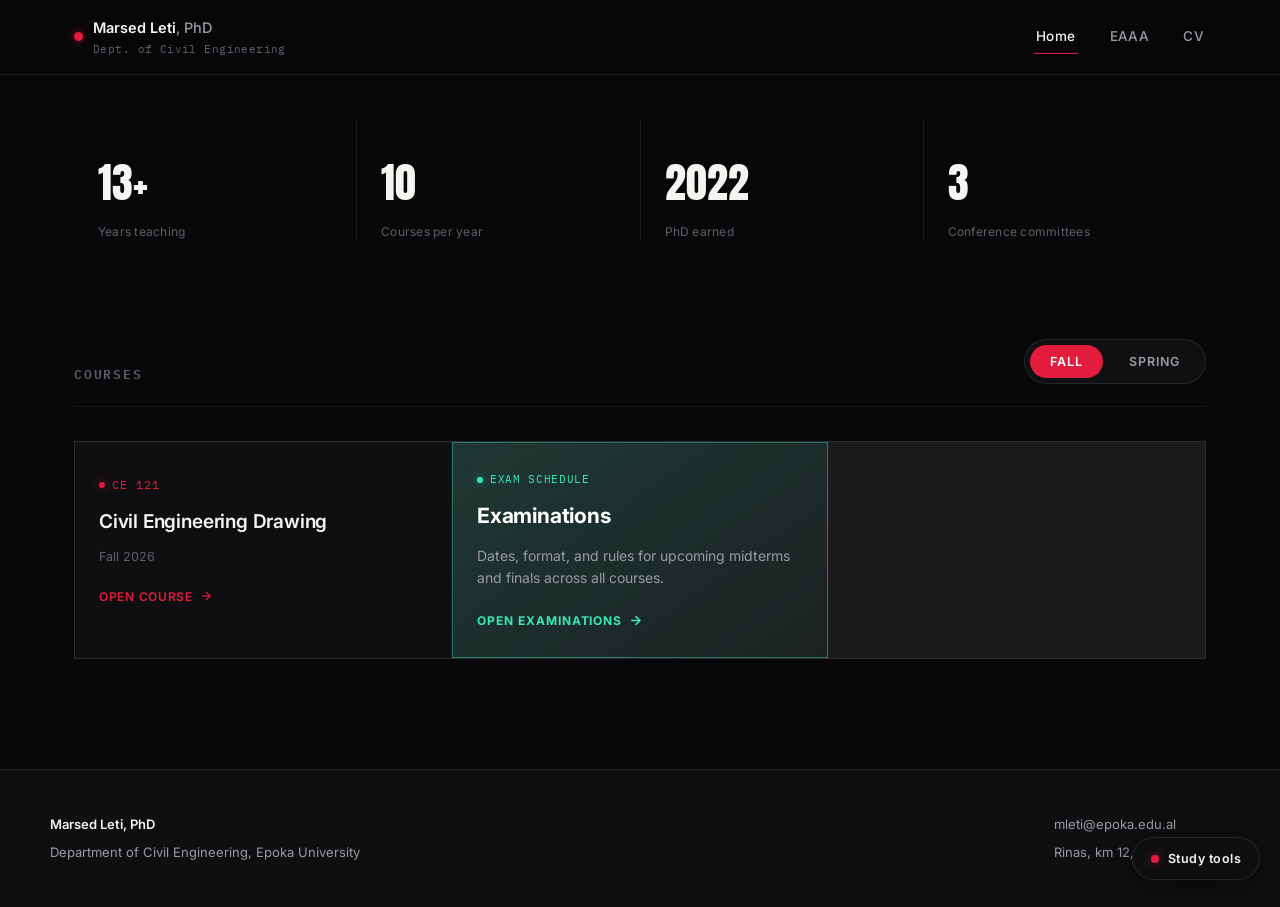
==== academic/index.html @ e0b58f1a "Add files via upload" ====
<!DOCTYPE html>
<html lang="en">
<head>
<meta charset="UTF-8">
<meta name="viewport" content="width=device-width, initial-scale=1.0">
<title>Marsed Leti — Civil Engineering</title>
<link rel="stylesheet" href="assets/style.css">
</head>
<body>

<div id="progress"></div>

<nav class="site-nav">
  <div class="nav-inner">
    <a href="index.html" class="brand">
      <span class="brand-mark"></span>
      <span>Marsed Leti<span class="phd">, PhD</span><small>Dept. of Civil Engineering</small></span>
    </a>
    <div class="nav-links" id="navLinks">
      <a href="index.html" class="active">Home</a>
      <a href="https://sites.google.com/view/etriplea/home" target="_blank" rel="noopener">EAAA</a>
      <a href="cv.html">CV</a>
    </div>
    <button class="nav-toggle" id="navToggle" aria-label="Open menu" aria-expanded="false"></button>
  </div>
  <div class="mobile-menu" id="mobileMenu">
      <a href="index.html">Home</a>
      <a href="https://sites.google.com/view/etriplea/home" target="_blank" rel="noopener">EAAA</a>
      <a href="cv.html">CV</a>
  </div>
</nav>

<main>

  <div class="stat-row reveal first">
    <div class="stat">
      <div class="num display" data-count="13" data-suffix="+">0+</div>
      <div class="label">Years teaching</div>
    </div>
    <div class="stat">
      <div class="num display" data-count="10" data-suffix="">0</div>
      <div class="label">Courses per year</div>
    </div>
    <div class="stat">
      <div class="num display" data-count="2022" data-suffix="">0</div>
      <div class="label">PhD earned</div>
    </div>
    <div class="stat">
      <div class="num display" data-count="3" data-suffix="">0</div>
      <div class="label">Conference committees</div>
    </div>
  </div>

  <section class="section reveal" id="courses-section">
    <div class="section-head">
      <h2>Courses</h2>
      <div>
        <div class="term-toggle" id="termToggle">
          <button data-term="fall">Fall</button>
          <button data-term="spring">Spring</button>
        </div>
      </div>
    </div>

    <div class="course-grid" id="courseGrid">
      <a href="examination.html" class="exam-card">
        <span class="cat-dot"><span class="d"></span>Exam Schedule</span>
        <h3>Examinations</h3>
        <div class="desc">Dates, format, and rules for upcoming midterms and finals across all courses.</div>
        <div class="go">Open examinations <svg width="15" height="15" viewBox="0 0 24 24" fill="none" stroke="currentColor" stroke-width="2.4"><line x1="5" y1="12" x2="19" y2="12"/><polyline points="12 5 19 12 12 19"/></svg></div>
      </a>
    </div>
  </section>

</main>

<footer>
  <div class="footer-inner">
    <div>
      <div class="fbrand">Marsed Leti, PhD</div>
      <div>Department of Civil Engineering, Epoka University</div>
    </div>
    <div>
      <div><a href="mailto:mleti@epoka.edu.al">mleti@epoka.edu.al</a></div>
      <div style="margin-top:8px;">Rinas, km 12, Tiranë, Albania</div>
    </div>
  </div>
</footer>

<script src="assets/nav.js"></script>
<script src="assets/courses.js"></script>
<script src="assets/course-render.js"></script>
<script src="assets/home.js"></script>
<script src="assets/study-widget.js"></script>
</body>
</html>
---- academic/assets/style.css ----
@import url('https://fonts.googleapis.com/css2?family=Anton&family=Inter:wght@400;500;600&family=IBM+Plex+Mono:wght@400;500&display=swap');

:root{
  --void:#08080A;
  --panel:#0F0F12;
  --glass:rgba(255,255,255,0.035);
  --glass-border:rgba(255,255,255,0.09);
  --line:rgba(255,255,255,0.08);
  --white:#F5F4F1;
  --gray:#9A9AA0;
  --gray-dim:#5F5F66;
  --red:#E31C3D;
  --red-glow:rgba(227,28,61,0.55);
  --gold:#E8B33D;
  --gold-glow:rgba(232,179,61,0.45);
  --exam:#37E8B8;
  --exam-glow:rgba(55,232,184,0.5);
  --maxw:1180px;
}
*{box-sizing:border-box;}
html{scroll-behavior:smooth;}
body{ margin:0; background:var(--void); color:var(--white); font-family:'Inter', sans-serif; line-height:1.6; -webkit-font-smoothing:antialiased; }
h1,h2,h3{ font-family:'Inter', sans-serif; font-weight:600; margin:0; letter-spacing:-0.01em; }
.display{ font-family:'Anton', sans-serif; font-weight:400; text-transform:uppercase; letter-spacing:0.005em; }
a{ color:inherit; }
button{ font-family:inherit; }
.mono{ font-family:'IBM Plex Mono', monospace; }
.eyebrow{ font-family:'IBM Plex Mono', monospace; font-size:12px; letter-spacing:0.14em; text-transform:uppercase; color:var(--gray); }
:focus-visible{ outline:2px solid var(--red); outline-offset:3px; }
@media (prefers-reduced-motion: reduce){ *{ animation-duration:0.001ms !important; animation-iteration-count:1 !important; transition-duration:0.001ms !important; scroll-behavior:auto !important; } }

#progress{ position:fixed; top:0; left:0; height:2px; background:var(--red); width:0%; z-index:200; box-shadow:0 0 10px var(--red-glow); transition:width 0.1s linear; }

.site-nav{ position:sticky; top:0; z-index:100; background:rgba(8,8,10,0.7); backdrop-filter:blur(14px); -webkit-backdrop-filter:blur(14px); border-bottom:1px solid var(--line); }
.nav-inner{ max-width:var(--maxw); margin:0 auto; display:flex; align-items:center; justify-content:space-between; padding:16px 24px; }
.brand{ display:flex; align-items:center; gap:10px; text-decoration:none; font-size:14.5px; font-weight:600; color:var(--white); }
.brand-mark{ width:9px; height:9px; border-radius:50%; background:var(--red); box-shadow:0 0 10px var(--red-glow); flex:none; }
.brand .phd{ color:var(--gray); font-weight:500; }
.brand small{ display:block; font-family:'IBM Plex Mono', monospace; font-weight:400; font-size:10.5px; color:var(--gray-dim); margin-top:2px; letter-spacing:0.04em; }
.nav-links{ display:flex; gap:30px; align-items:center; }
.nav-links a{ text-decoration:none; color:var(--gray); font-size:13.5px; font-weight:500; letter-spacing:0.03em; padding:6px 2px; border-bottom:1px solid transparent; cursor:pointer; transition:color 0.2s, border-color 0.2s; }
.nav-links a:hover, .nav-links a.active{ color:var(--white); border-bottom-color:var(--red); }
.nav-toggle{ display:none; background:none; border:1px solid var(--glass-border); color:var(--white); width:38px; height:36px; border-radius:50%; cursor:pointer; position:relative; }
.nav-toggle span, .nav-toggle::before, .nav-toggle::after{ content:''; position:absolute; left:10px; right:10px; height:1.4px; background:var(--white); }
.nav-toggle::before{ top:13px; } .nav-toggle span{ top:17.5px; } .nav-toggle::after{ top:22px; }
.mobile-menu{ display:none; flex-direction:column; background:var(--panel); border-top:1px solid var(--line); padding:8px 24px 18px; }
.mobile-menu a{ color:var(--gray); text-decoration:none; padding:14px 2px; border-bottom:1px solid var(--line); font-size:15px; }
.mobile-menu.open{ display:flex; }
@media (max-width:780px){ .nav-links{ display:none; } .nav-toggle{ display:block; } }

/* ---------- PAGE LEDE (compact name heading, replaces old hero) ---------- */
.page-lede{ max-width:var(--maxw); margin:0 auto; padding:34px 24px 6px; }
.page-lede h1{ font-size:clamp(30px,5.2vw,54px); margin-top:10px; }

@keyframes blip{ 0%,100%{ opacity:1; } 50%{ opacity:0.4; } }
.lab{ font-family:'IBM Plex Mono', monospace; font-size:10.5px; letter-spacing:0.14em; color:var(--gray-dim); text-align:center; }
.status-row{ display:flex; align-items:center; justify-content:center; gap:10px; margin-top:12px; }
.status-dot{ width:9px; height:9px; border-radius:50%; background:var(--red); box-shadow:0 0 8px var(--red-glow); animation:blip 2s infinite; flex:none; }
#greetText{ font-size:14px; font-weight:600; }
#dayDate{ font-family:'IBM Plex Mono', monospace; font-size:11.5px; color:var(--gray); text-align:center; margin-top:6px; display:block; }
#clockTime{ font-family:'IBM Plex Mono', monospace; font-size:12px; color:var(--gray); text-align:center; margin-top:2px; display:block; }
.day-track{ position:relative; height:3px; background:rgba(255,255,255,0.1); border-radius:999px; margin-top:14px; }
.day-fill{ position:absolute; left:0; top:0; bottom:0; background:var(--red); border-radius:999px; box-shadow:0 0 6px var(--red-glow); }

/* ---------- FLOATING STUDY WIDGET ---------- */
.study-widget{ position:fixed; right:20px; bottom:20px; z-index:300; display:flex; flex-direction:column; align-items:flex-end; gap:12px; font-family:'Inter', sans-serif; }
.widget-fab{ display:flex; align-items:center; gap:9px; background:var(--panel); border:1px solid var(--glass-border); color:var(--white); padding:13px 18px; border-radius:999px; cursor:pointer; box-shadow:0 6px 24px rgba(0,0,0,0.45); transition:box-shadow 0.2s, transform 0.2s; }
.widget-fab:hover{ box-shadow:0 6px 28px rgba(227,28,61,0.28); transform:translateY(-1px); }
.widget-fab-dot{ width:8px; height:8px; border-radius:50%; background:var(--red); box-shadow:0 0 8px var(--red-glow); animation:blip 2s infinite; flex:none; }
.widget-fab-label{ font-size:12.5px; font-weight:600; letter-spacing:0.04em; }
.study-widget.expanded .widget-fab{ display:none; }
.study-widget:not(.expanded) .widget-panel{ display:none; }

.widget-panel{ width:300px; max-width:calc(100vw - 40px); background:var(--panel); border:1px solid var(--glass-border); border-radius:18px; box-shadow:0 16px 50px rgba(0,0,0,0.55); overflow:hidden; backdrop-filter:blur(16px); -webkit-backdrop-filter:blur(16px); }
.widget-head{ display:flex; align-items:center; justify-content:space-between; padding:10px 8px 10px 14px; border-bottom:1px solid var(--line); }
.widget-tabs{ display:flex; gap:2px; overflow-x:auto; scrollbar-width:none; }
.widget-tabs::-webkit-scrollbar{ display:none; }
.wtab{ border:none; background:transparent; color:var(--gray-dim); font-size:11.5px; font-weight:600; letter-spacing:0.04em; text-transform:uppercase; padding:7px 10px; border-radius:8px; cursor:pointer; white-space:nowrap; transition:background 0.2s, color 0.2s; }
.wtab.active{ background:rgba(227,28,61,0.14); color:var(--white); }
.widget-collapse{ border:none; background:transparent; color:var(--gray-dim); font-size:18px; line-height:1; width:28px; height:28px; border-radius:50%; cursor:pointer; flex:none; transition:background 0.2s, color 0.2s; }
.widget-collapse:hover{ background:rgba(255,255,255,0.06); color:var(--white); }

.widget-body{ overflow:hidden; touch-action:pan-y; }
.widget-track{ display:flex; transition:transform 0.32s cubic-bezier(.2,.7,.2,1); }
.wpage{ flex:0 0 100%; width:100%; box-sizing:border-box; padding:18px 18px 16px; }

.widget-dots{ display:flex; justify-content:center; gap:6px; padding:0 0 14px; }
.wdot{ width:6px; height:6px; border-radius:50%; background:var(--glass-border); cursor:pointer; transition:background 0.2s, transform 0.2s; }
.wdot.active{ background:var(--red); box-shadow:0 0 6px var(--red-glow); transform:scale(1.2); }

/* clock tab reuses .lab / .status-row / #greetText / #dayDate / #clockTime / .day-track above */

/* timer tab */
.wtimer-mode{ display:flex; gap:6px; background:var(--glass); border:1px solid var(--glass-border); padding:4px; border-radius:999px; margin-bottom:16px; }
.wmode{ flex:1; border:none; background:transparent; color:var(--gray); font-size:11px; font-weight:600; letter-spacing:0.05em; text-transform:uppercase; padding:8px 6px; border-radius:999px; cursor:pointer; transition:background 0.2s, color 0.2s; }
.wmode.active{ background:var(--red); color:#fff; }
.wtimer-display{ font-size:38px; text-align:center; letter-spacing:0.02em; margin-bottom:14px; color:var(--white); }
.wtimer-presets{ display:grid; grid-template-columns:repeat(4,1fr); gap:6px; margin-bottom:10px; }
.wtimer-presets button{ border:1px solid var(--glass-border); background:var(--glass); color:var(--gray); font-size:11.5px; font-weight:600; padding:8px 0; border-radius:8px; cursor:pointer; transition:border-color 0.2s, color 0.2s; }
.wtimer-presets button:hover, .wtimer-presets button.active{ border-color:var(--red); color:var(--white); }
.wtimer-custom{ display:flex; gap:6px; margin-bottom:14px; }
.wtimer-custom input{ flex:1; min-width:0; background:var(--glass); border:1px solid var(--glass-border); color:var(--white); border-radius:8px; padding:8px 10px; font-size:12.5px; font-family:inherit; }
.wtimer-custom button{ border:1px solid var(--glass-border); background:transparent; color:var(--gray); font-size:11.5px; font-weight:600; padding:0 14px; border-radius:8px; cursor:pointer; }
.wtimer-controls{ display:flex; gap:8px; margin-bottom:10px; }
.wbtn-primary{ flex:1; border:1px solid var(--red); background:var(--red); color:#fff; font-size:12.5px; font-weight:700; letter-spacing:0.04em; text-transform:uppercase; padding:11px 0; border-radius:9px; cursor:pointer; transition:opacity 0.2s; }
.wbtn-primary:hover{ opacity:0.9; }
.wtimer-controls button:not(.wbtn-primary){ flex:1; border:1px solid var(--glass-border); background:transparent; color:var(--gray); font-size:12.5px; font-weight:600; padding:11px 0; border-radius:9px; cursor:pointer; }
.wtimer-status{ font-size:12px; color:var(--gray-dim); text-align:center; min-height:16px; }
.wtimer-status.alarm{ color:var(--red); font-weight:600; animation:blip 0.8s infinite; }

/* notes tab */
.wnotes{ width:100%; min-height:150px; background:var(--glass); border:1px solid var(--glass-border); color:var(--white); border-radius:10px; padding:12px; font-family:inherit; font-size:13px; line-height:1.55; resize:vertical; }
.wnotes:focus{ border-color:var(--red); }
.wnotes-status{ font-size:11px; color:var(--gray-dim); margin-top:8px; text-align:right; transition:opacity 0.3s; }

/* calculator tab */
.wcalc-display{ background:var(--glass); border:1px solid var(--glass-border); border-radius:10px; padding:16px 14px; font-size:26px; text-align:right; margin-bottom:10px; overflow-x:auto; white-space:nowrap; }
.wcalc-grid{ display:grid; grid-template-columns:repeat(4,1fr); gap:6px; }
.wcalc-btn{ border:1px solid var(--glass-border); background:var(--glass); color:var(--white); font-size:15px; font-weight:500; padding:12px 0; border-radius:9px; cursor:pointer; transition:background 0.15s, border-color 0.15s; }
.wcalc-btn:hover{ border-color:var(--gray-dim); }
.wcalc-btn.wcalc-op{ background:rgba(227,28,61,0.14); color:var(--red); border-color:rgba(227,28,61,0.3); font-weight:700; }
.wcalc-btn.wcalc-clear{ grid-column:span 4; background:transparent; color:var(--gray); }

@media (max-width:480px){ .study-widget{ right:14px; bottom:14px; } .widget-panel{ width:calc(100vw - 28px); } }

/* ---------- STAT ROW ---------- */
.stat-row{ max-width:var(--maxw); margin:0 auto; padding:26px 24px 90px; display:flex; border-top:1px solid var(--line); }
.stat-row.first{ padding-top:44px; border-top:none; }
.stat{ flex:1; padding:30px 24px 0; border-right:1px solid var(--line); }
.stat:last-child{ border-right:none; }
.stat .num{ font-family:'Anton', sans-serif; font-size:clamp(28px,3.6vw,42px); color:var(--white); }
.stat .label{ margin-top:6px; font-size:12px; color:var(--gray-dim); letter-spacing:0.02em; }
@media (max-width:780px){ .stat-row{ flex-wrap:wrap; } .stat{ flex:0 0 50%; border-right:none; border-bottom:1px solid var(--line); padding-bottom:24px; } }

.reveal{ opacity:0; transform:translateY(22px); transition:opacity 0.7s cubic-bezier(.2,.7,.2,1), transform 0.7s cubic-bezier(.2,.7,.2,1); }
.reveal.in{ opacity:1; transform:translateY(0); }

/* ---------- SECTION SHARED ---------- */
.section{ max-width:var(--maxw); margin:0 auto; padding:8px 24px 110px; }
.section-head{ display:flex; justify-content:space-between; align-items:flex-end; gap:20px; margin-bottom:34px; flex-wrap:wrap; padding-bottom:22px; border-bottom:1px solid var(--line); }
.section-head h2{ font-size:13px; letter-spacing:0.14em; text-transform:uppercase; color:var(--gray-dim); font-family:'IBM Plex Mono', monospace; }

.cv-subhead{ font-size:13px; letter-spacing:0.12em; text-transform:uppercase; color:var(--gray-dim); font-family:'IBM Plex Mono', monospace; margin:0 0 20px; }

.timeline{ list-style:none; margin:0 0 56px; padding:0; }
.timeline li{ display:grid; grid-template-columns:120px 1fr; gap:20px; padding:18px 0; border-bottom:1px solid var(--line); }
.timeline li:last-child{ border-bottom:none; }
.timeline .yr{ font-family:'IBM Plex Mono', monospace; color:var(--red); font-size:12.5px; padding-top:2px; }
.timeline h3{ font-size:16px; font-weight:600; }
.timeline p{ font-size:14px; color:var(--gray); margin:8px 0 0; max-width:62ch; }
@media (max-width:600px){ .timeline li{ grid-template-columns:1fr; gap:6px; } }

.skills-wrap{ display:grid; grid-template-columns:1fr 1fr; gap:12px 40px; margin-bottom:20px; }
@media (max-width:700px){ .skills-wrap{ grid-template-columns:1fr; } }
.skill-row{ padding:12px 0; }
.skill-row .label-row{ display:flex; justify-content:space-between; font-size:13.5px; color:var(--gray); margin-bottom:8px; }
.skill-row .label-row strong{ color:var(--white); font-weight:500; }
.skill-track{ height:3px; background:rgba(255,255,255,0.08); border-radius:999px; }
.skill-fill{ height:100%; background:var(--red); border-radius:999px; width:0%; box-shadow:0 0 6px var(--red-glow); transition:width 1s cubic-bezier(.2,.7,.2,1); }

/* ---------- COURSES ---------- */
.term-toggle{ display:flex; gap:6px; background:var(--glass); border:1px solid var(--glass-border); padding:5px; border-radius:999px; }
.term-toggle button{ border:none; background:transparent; color:var(--gray); font-size:12.5px; font-weight:600; letter-spacing:0.08em; text-transform:uppercase; padding:9px 20px; border-radius:999px; cursor:pointer; transition:background 0.2s, color 0.2s; }
.term-toggle button.active{ background:var(--red); color:#fff; }
.term-note{ font-family:'IBM Plex Mono', monospace; font-size:11px; color:var(--gray-dim); margin-top:10px; }

.course-grid{ display:grid; grid-template-columns:repeat(3,1fr); gap:1px; background:var(--line); border:1px solid var(--line); }
@media (max-width:940px){ .course-grid{ grid-template-columns:repeat(2,1fr); } }
@media (max-width:640px){ .course-grid{ grid-template-columns:1fr; } }

.course-card{ display:block; text-align:left; width:100%; background:var(--panel); padding:28px 24px 26px; cursor:pointer; text-decoration:none; color:inherit; position:relative; overflow:hidden; transition:background 0.25s; }
.course-card::before{ content:''; position:absolute; left:0; top:0; bottom:0; width:2px; background:var(--red); transform:scaleY(0); transform-origin:top; transition:transform 0.3s cubic-bezier(.2,.8,.2,1); box-shadow:0 0 14px var(--red-glow); }
.course-card.grad::before{ background:var(--gold); box-shadow:0 0 14px var(--gold-glow); }
.course-card:hover{ background:#141417; }
.course-card:hover::before{ transform:scaleY(1); }
.cat-dot{ display:inline-flex; align-items:center; gap:7px; font-family:'IBM Plex Mono', monospace; font-size:11px; letter-spacing:0.06em; color:var(--gray-dim); text-transform:uppercase; }
.cat-dot span.d{ width:6px; height:6px; border-radius:50%; flex:none; background:var(--red); }
.course-card.grad .cat-dot span.d{ background:var(--gold); }
.course-card .code{ font-family:'IBM Plex Mono', monospace; font-size:12px; color:var(--gray-dim); margin-top:14px; }
.course-card h3{ font-size:19px; margin-top:8px; line-height:1.3; font-weight:600; }
.course-card .term{ font-size:12.5px; color:var(--gray-dim); margin-top:12px; }
.course-card .desc{ font-size:14px; color:var(--gray); margin-top:14px; }
.course-card .go{ margin-top:20px; font-size:12px; font-weight:600; letter-spacing:0.06em; text-transform:uppercase; color:var(--red); display:flex; align-items:center; gap:6px; }
.course-card.grad .go{ color:var(--gold); }
.course-card .go svg{ transition:transform 0.2s; }
.course-card:hover .go svg{ transform:translateX(4px); }

/* Examination CTA card - deliberately louder than the course cards */
.exam-card{
  display:flex; flex-direction:column; justify-content:center; text-align:left; width:100%;
  padding:28px 24px 26px; text-decoration:none; color:inherit; position:relative; overflow:hidden;
  background:linear-gradient(145deg, rgba(55,232,184,0.14), rgba(55,232,184,0.03));
  border:1px solid rgba(55,232,184,0.4);
  transition:background 0.25s, box-shadow 0.25s;
}
.exam-card:hover{ background:linear-gradient(145deg, rgba(55,232,184,0.22), rgba(55,232,184,0.05)); box-shadow: inset 0 0 40px rgba(55,232,184,0.12); }
.exam-card .cat-dot{ color:var(--exam); }
.exam-card .cat-dot span.d{ background:var(--exam); box-shadow:0 0 8px var(--exam-glow); animation:blip 1.6s infinite; }
.exam-card h3{ font-size:21px; margin-top:10px; font-weight:700; color:#fff; }
.exam-card .desc{ font-size:14px; color:var(--gray); margin-top:12px; }
.exam-card .go{ margin-top:22px; font-size:12px; font-weight:700; letter-spacing:0.08em; text-transform:uppercase; color:var(--exam); display:flex; align-items:center; gap:6px; }
.exam-card .go svg{ transition:transform 0.2s; }
.exam-card:hover .go svg{ transform:translateX(4px); }

footer{ background:var(--panel); border-top:1px solid var(--line); padding:44px 24px; }
.footer-inner{ max-width:var(--maxw); margin:0 auto; display:flex; justify-content:space-between; gap:24px; flex-wrap:wrap; font-size:13px; color:var(--gray); }
footer a{ color:var(--gray); text-decoration:none; }
footer a:hover{ color:var(--red); }
footer .fbrand{ font-weight:600; color:var(--white); margin-bottom:8px; }

/* ---------- DETAIL / SUB PAGES (course + examination) ---------- */
.course-page{ max-width:var(--maxw); margin:0 auto; padding:44px 24px 100px; }
.back-link{ display:inline-flex; align-items:center; gap:8px; font-size:13px; color:var(--red); text-decoration:none; margin-bottom:32px; cursor:pointer; border:none; background:none; padding:0; font-family:inherit; letter-spacing:0.04em; }
.cp-head{ border-bottom:1px solid var(--line); padding-bottom:28px; margin-bottom:40px; }
.cp-head h1{ font-size:clamp(28px,4.6vw,44px); margin-top:14px; font-family:'Anton', sans-serif; text-transform:uppercase; letter-spacing:0.005em; }
.cp-meta{ display:flex; gap:26px; flex-wrap:wrap; margin-top:20px; }
.cp-meta div{ font-size:13px; color:var(--gray-dim); }
.cp-meta strong{ color:var(--gray); font-weight:500; }
.cp-body{ display:grid; grid-template-columns:1.6fr 1fr; gap:52px; }
@media (max-width:840px){ .cp-body{ grid-template-columns:1fr; } }
.cp-body h2{ font-size:13px; letter-spacing:0.12em; text-transform:uppercase; color:var(--gray-dim); font-family:'IBM Plex Mono', monospace; margin-bottom:18px; }
.cp-desc{ font-size:16px; color:var(--gray); max-width:62ch; margin-bottom:24px; }
.cp-note{ font-size:13.5px; color:var(--gray-dim); border:1px dashed var(--glass-border); border-radius:10px; padding:16px; max-width:60ch; }
.cp-side{ display:flex; flex-direction:column; gap:24px; }
.drive-card{ background:var(--glass); border:1px solid var(--glass-border); padding:26px 22px; border-radius:12px; }
.drive-card.grad{ border-color:rgba(232,179,61,0.35); }
.drive-card.exam{ border-color:rgba(55,232,184,0.35); }
.drive-card p{ color:var(--gray); font-size:13.5px; margin:0 0 16px; }
.side-fact{ border-left:1px solid var(--red); padding-left:14px; }
.side-fact .k{ font-family:'IBM Plex Mono', monospace; font-size:11px; color:var(--gray-dim); }
.side-fact .v{ font-size:14.5px; margin-top:4px; color:var(--white); }

.pill{ display:inline-flex; align-items:center; gap:8px; padding:15px 28px; border-radius:999px; text-decoration:none; font-size:12.5px; font-weight:600; letter-spacing:0.1em; text-transform:uppercase; border:1px solid var(--red); color:var(--white); cursor:pointer; background:transparent; transition:box-shadow 0.25s, background 0.25s; }
.pill:hover{ background:rgba(227,28,61,0.12); box-shadow:0 0 26px rgba(227,28,61,0.35); }

/* ---------- COURSE CARD TWEAKS (code replaces the level label) ---------- */
.course-card .cat-dot{ color:var(--red); letter-spacing:0.08em; font-size:11.5px; }
.course-card.grad .cat-dot{ color:var(--gold); }
.course-card .cat-dot span.d{ box-shadow:0 0 8px var(--red-glow); }
.course-card.grad .cat-dot span.d{ box-shadow:0 0 8px var(--gold-glow); }
.course-card h3{ margin-top:14px; }
.pill-off{ display:flex; justify-content:center; width:100%; padding:15px 28px; border-radius:999px; font-size:12.5px; font-weight:600; letter-spacing:0.1em; text-transform:uppercase; border:1px dashed var(--glass-border); color:var(--gray-dim); }

/* ---------- COURSE EVALUATION LIST ---------- */
.eval-list{ list-style:none; margin:0 0 26px; padding:0; max-width:52ch; }
.eval-list li{ display:flex; justify-content:space-between; gap:18px; padding:14px 0; border-bottom:1px solid var(--line); font-size:15px; color:var(--white); }
.eval-list li:last-child{ border-bottom:none; }

/* ---------- CV PAGE ---------- */
.cv-hero{ max-width:var(--maxw); margin:0 auto; padding:48px 24px 34px; display:flex; align-items:center; gap:28px; flex-wrap:wrap; }
.cv-photo{ width:112px; height:112px; border-radius:50%; object-fit:cover; flex:none; border:1px solid var(--glass-border); box-shadow:0 0 0 5px rgba(227,28,61,0.10); background:var(--panel); }
.cv-photo-fallback{ width:112px; height:112px; border-radius:50%; flex:none; display:none; align-items:center; justify-content:center; font-family:'Anton',sans-serif; font-size:34px; color:var(--red); background:var(--panel); border:1px solid var(--glass-border); }
.cv-hero h1{ font-family:'Anton',sans-serif; font-weight:400; text-transform:uppercase; font-size:clamp(28px,4.4vw,44px); }
.cv-role{ color:var(--gray); font-size:15px; margin-top:8px; }
.cv-chips{ display:flex; gap:10px; flex-wrap:wrap; margin-top:16px; }
.cv-chip{ font-family:'IBM Plex Mono',monospace; font-size:11.5px; letter-spacing:0.04em; color:var(--gray); border:1px solid var(--glass-border); background:var(--glass); padding:7px 14px; border-radius:999px; text-decoration:none; }
.cv-chip:hover{ color:var(--white); border-color:var(--red); }
.cv-lead{ max-width:var(--maxw); margin:0 auto; padding:0 24px 20px; }
.cv-lead p{ font-size:16.5px; color:var(--gray); max-width:74ch; margin:0 0 14px; }
.cv-list{ list-style:none; margin:0 0 56px; padding:0; }
.cv-list li{ padding:14px 0; border-bottom:1px solid var(--line); font-size:15px; color:var(--gray); display:flex; gap:14px; }
.cv-list li:last-child{ border-bottom:none; }
.cv-list li::before{ content:''; width:5px; height:5px; border-radius:50%; background:var(--red); flex:none; margin-top:11px; }
.cv-list strong{ color:var(--white); font-weight:500; }
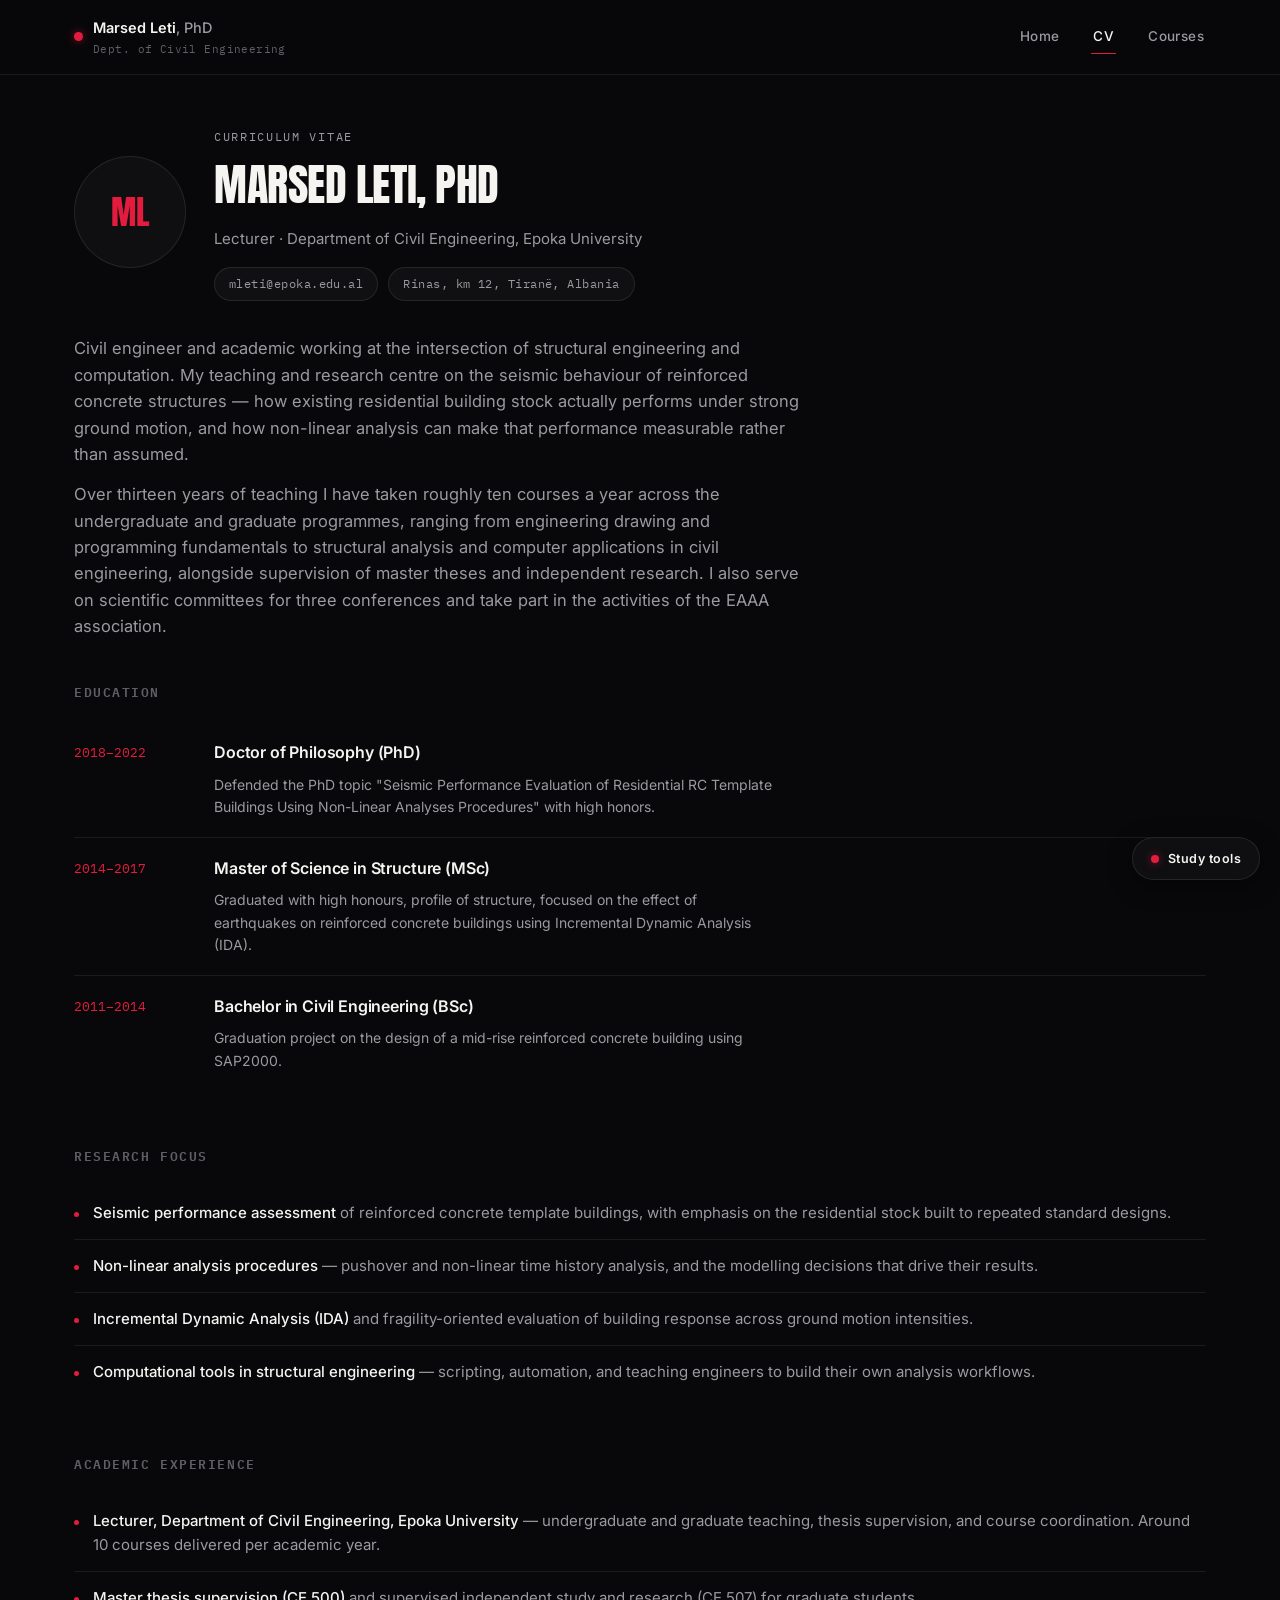
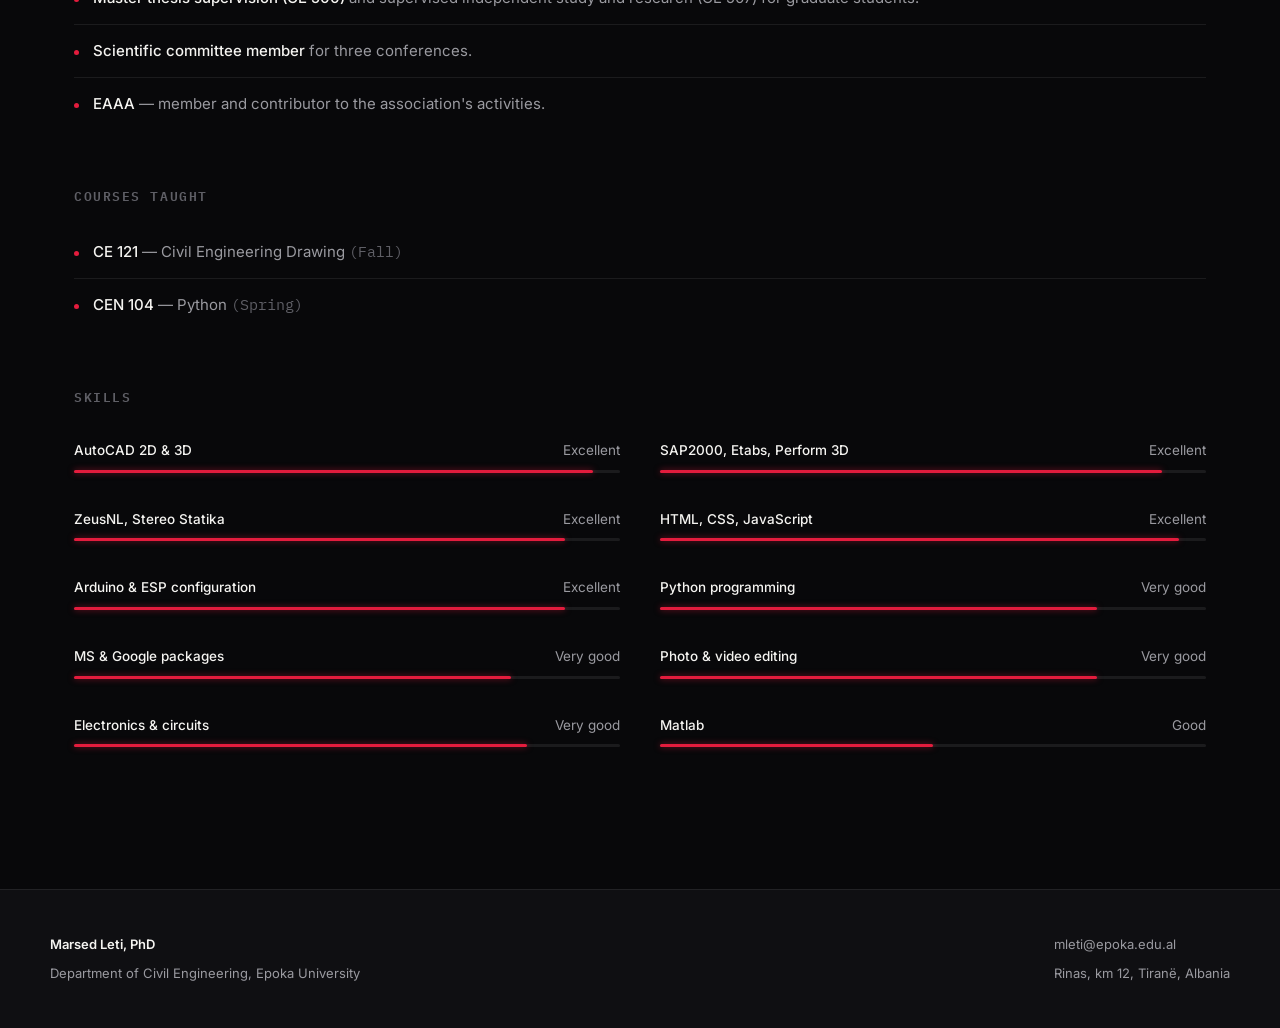
==== commit 2d7631e0: "Add files via upload" ====
--- a/academic/index.html
+++ b/academic/index.html
@@ -3,7 +3,7 @@
 <head>
 <meta charset="UTF-8">
 <meta name="viewport" content="width=device-width, initial-scale=1.0">
-<title>Marsed Leti — Civil Engineering</title>
+<title>Curriculum Vitae — Marsed Leti, PhD</title>
 <link rel="stylesheet" href="assets/style.css">
 </head>
 <body>
@@ -17,62 +17,98 @@
       <span>Marsed Leti<span class="phd">, PhD</span><small>Dept. of Civil Engineering</small></span>
     </a>
     <div class="nav-links" id="navLinks">
-      <a href="index.html" class="active">Home</a>
-      <a href="https://sites.google.com/view/etriplea/home" target="_blank" rel="noopener">EAAA</a>
-      <a href="cv.html">CV</a>
+      <a href="../index.html">Home</a>
+      <a href="index.html" class="active">CV</a>
+      <a href="courses.html">Courses</a>
     </div>
     <button class="nav-toggle" id="navToggle" aria-label="Open menu" aria-expanded="false"></button>
   </div>
   <div class="mobile-menu" id="mobileMenu">
-      <a href="index.html">Home</a>
-      <a href="https://sites.google.com/view/etriplea/home" target="_blank" rel="noopener">EAAA</a>
-      <a href="cv.html">CV</a>
+      <a href="../index.html">Home</a>
+      <a href="index.html" class="active">CV</a>
+      <a href="courses.html">Courses</a>
   </div>
 </nav>
 
-<main>
-
-  <div class="stat-row reveal first">
-    <div class="stat">
-      <div class="num display" data-count="13" data-suffix="+">0+</div>
-      <div class="label">Years teaching</div>
-    </div>
-    <div class="stat">
-      <div class="num display" data-count="10" data-suffix="">0</div>
-      <div class="label">Courses per year</div>
-    </div>
-    <div class="stat">
-      <div class="num display" data-count="2022" data-suffix="">0</div>
-      <div class="label">PhD earned</div>
-    </div>
-    <div class="stat">
-      <div class="num display" data-count="3" data-suffix="">0</div>
-      <div class="label">Conference committees</div>
+<div class="cv-hero reveal">
+  <!-- Swap the src below for a local file (e.g. assets/photo.jpg) any time. -->
+  <img class="cv-photo" src="https://lh3.googleusercontent.com/sitesv/AG8ngQUjyX_3vx9KDE7_1IhA-VXE4TEgB43LSvLAibMa0-xbhnU9L1_Dmp4h99Jr7Vfnkj4JQCDS-iPCi8fkrijp0IN2yN2z-03pUAvOYhli0m9fzATYW4z5oU1DLWjWhCTTiWn8zMyJK9uYVgUPG1sYgWvY3h2CdHL8kNw4xjjIfvvj2oRTH11w6eq6pJ7M5DU" alt="Marsed Leti"
+       onerror="this.style.display='none'; document.getElementById('cvInitials').style.display='flex';">
+  <div class="cv-photo-fallback" id="cvInitials">ML</div>
+  <div>
+    <span class="eyebrow">Curriculum Vitae</span>
+    <h1>Marsed Leti, PhD</h1>
+    <div class="cv-role">Lecturer · Department of Civil Engineering, Epoka University</div>
+    <div class="cv-chips">
+      <a class="cv-chip" href="mailto:mleti@epoka.edu.al">mleti@epoka.edu.al</a>
+      <span class="cv-chip">Rinas, km 12, Tiranë, Albania</span>
     </div>
   </div>
+</div>
 
-  <section class="section reveal" id="courses-section">
-    <div class="section-head">
-      <h2>Courses</h2>
-      <div>
-        <div class="term-toggle" id="termToggle">
-          <button data-term="fall">Fall</button>
-          <button data-term="spring">Spring</button>
-        </div>
-      </div>
+<div class="cv-lead reveal">
+  <p>Civil engineer and academic working at the intersection of structural engineering and computation. My
+  teaching and research centre on the seismic behaviour of reinforced concrete structures — how existing
+  residential building stock actually performs under strong ground motion, and how non-linear analysis can
+  make that performance measurable rather than assumed.</p>
+  <p>Over thirteen years of teaching I have taken roughly ten courses a year across the undergraduate and
+  graduate programmes, ranging from engineering drawing and programming fundamentals to structural analysis
+  and computer applications in civil engineering, alongside supervision of master theses and independent
+  research. I also serve on scientific committees for three conferences and take part in the activities of
+  the EAAA association.</p>
+</div>
+
+<section class="section reveal">
+  <h3 class="cv-subhead">Education</h3>
+    <ul class="timeline">
+      <li>
+        <div class="yr mono">2018–2022</div>
+        <div><h3>Doctor of Philosophy (PhD)</h3><p>Defended the PhD topic "Seismic Performance Evaluation of Residential RC Template Buildings Using Non-Linear Analyses Procedures" with high honors.</p></div>
+      </li>
+      <li>
+        <div class="yr mono">2014–2017</div>
+        <div><h3>Master of Science in Structure (MSc)</h3><p>Graduated with high honours, profile of structure, focused on the effect of earthquakes on reinforced concrete buildings using Incremental Dynamic Analysis (IDA).</p></div>
+      </li>
+      <li>
+        <div class="yr mono">2011–2014</div>
+        <div><h3>Bachelor in Civil Engineering (BSc)</h3><p>Graduation project on the design of a mid-rise reinforced concrete building using SAP2000.</p></div>
+      </li>
+    </ul>
+
+  <h3 class="cv-subhead">Research focus</h3>
+  <ul class="cv-list">
+    <li><span><strong>Seismic performance assessment</strong> of reinforced concrete template buildings, with emphasis on the residential stock built to repeated standard designs.</span></li>
+    <li><span><strong>Non-linear analysis procedures</strong> — pushover and non-linear time history analysis, and the modelling decisions that drive their results.</span></li>
+    <li><span><strong>Incremental Dynamic Analysis (IDA)</strong> and fragility-oriented evaluation of building response across ground motion intensities.</span></li>
+    <li><span><strong>Computational tools in structural engineering</strong> — scripting, automation, and teaching engineers to build their own analysis workflows.</span></li>
+  </ul>
+
+  <h3 class="cv-subhead">Academic experience</h3>
+  <ul class="cv-list">
+    <li><span><strong>Lecturer, Department of Civil Engineering, Epoka University</strong> — undergraduate and graduate teaching, thesis supervision, and course coordination. Around 10 courses delivered per academic year.</span></li>
+    <li><span><strong>Master thesis supervision (CE 500)</strong> and supervised independent study and research (CE 507) for graduate students.</span></li>
+    <li><span><strong>Scientific committee member</strong> for three conferences.</span></li>
+    <li><span><strong>EAAA</strong> — member and contributor to the association's activities.</span></li>
+  </ul>
+
+  <h3 class="cv-subhead">Courses taught</h3>
+  <ul class="cv-list" id="coursesTaught">
+  </ul>
+
+  <h3 class="cv-subhead">Skills</h3>
+    <div class="skills-wrap" id="skillsWrap">
+      <div class="skill-row"><div class="label-row"><strong>AutoCAD 2D & 3D</strong><span>Excellent</span></div><div class="skill-track"><div class="skill-fill" data-target="95"></div></div></div>
+      <div class="skill-row"><div class="label-row"><strong>SAP2000, Etabs, Perform 3D</strong><span>Excellent</span></div><div class="skill-track"><div class="skill-fill" data-target="92"></div></div></div>
+      <div class="skill-row"><div class="label-row"><strong>ZeusNL, Stereo Statika</strong><span>Excellent</span></div><div class="skill-track"><div class="skill-fill" data-target="90"></div></div></div>
+      <div class="skill-row"><div class="label-row"><strong>HTML, CSS, JavaScript</strong><span>Excellent</span></div><div class="skill-track"><div class="skill-fill" data-target="95"></div></div></div>
+      <div class="skill-row"><div class="label-row"><strong>Arduino & ESP configuration</strong><span>Excellent</span></div><div class="skill-track"><div class="skill-fill" data-target="90"></div></div></div>
+      <div class="skill-row"><div class="label-row"><strong>Python programming</strong><span>Very good</span></div><div class="skill-track"><div class="skill-fill" data-target="80"></div></div></div>
+      <div class="skill-row"><div class="label-row"><strong>MS & Google packages</strong><span>Very good</span></div><div class="skill-track"><div class="skill-fill" data-target="80"></div></div></div>
+      <div class="skill-row"><div class="label-row"><strong>Photo & video editing</strong><span>Very good</span></div><div class="skill-track"><div class="skill-fill" data-target="80"></div></div></div>
+      <div class="skill-row"><div class="label-row"><strong>Electronics & circuits</strong><span>Very good</span></div><div class="skill-track"><div class="skill-fill" data-target="83"></div></div></div>
+      <div class="skill-row"><div class="label-row"><strong>Matlab</strong><span>Good</span></div><div class="skill-track"><div class="skill-fill" data-target="50"></div></div></div>
     </div>
-
-    <div class="course-grid" id="courseGrid">
-      <a href="examination.html" class="exam-card">
-        <span class="cat-dot"><span class="d"></span>Exam Schedule</span>
-        <h3>Examinations</h3>
-        <div class="desc">Dates, format, and rules for upcoming midterms and finals across all courses.</div>
-        <div class="go">Open examinations <svg width="15" height="15" viewBox="0 0 24 24" fill="none" stroke="currentColor" stroke-width="2.4"><line x1="5" y1="12" x2="19" y2="12"/><polyline points="12 5 19 12 12 19"/></svg></div>
-      </a>
-    </div>
-  </section>
-
-</main>
+</section>
 
 <footer>
   <div class="footer-inner">
@@ -90,7 +126,17 @@
 <script src="assets/nav.js"></script>
 <script src="assets/courses.js"></script>
 <script src="assets/course-render.js"></script>
-<script src="assets/home.js"></script>
 <script src="assets/study-widget.js"></script>
+<script>
+  // Animate the skill bars once the section scrolls into view.
+  (function(){
+    var wrap = document.getElementById('skillsWrap');
+    if(!wrap) return;
+    var section = wrap.closest('.reveal');
+    function run(){ wrap.querySelectorAll('.skill-fill').forEach(function(b){ b.style.width = b.dataset.target + '%'; }); }
+    if(section) section.addEventListener('revealed', run);
+    setTimeout(run, 1200);
+  })();
+</script>
 </body>
 </html>
--- a/academic/assets/style.css
+++ b/academic/assets/style.css
@@ -164,14 +164,14 @@
 .term-toggle button.active{ background:var(--red); color:#fff; }
 .term-note{ font-family:'IBM Plex Mono', monospace; font-size:11px; color:var(--gray-dim); margin-top:10px; }
 
-.course-grid{ display:grid; grid-template-columns:repeat(3,1fr); gap:1px; background:var(--line); border:1px solid var(--line); }
+.course-grid{ display:grid; grid-template-columns:repeat(3,1fr); gap:22px; }
 @media (max-width:940px){ .course-grid{ grid-template-columns:repeat(2,1fr); } }
 @media (max-width:640px){ .course-grid{ grid-template-columns:1fr; } }
 
-.course-card{ display:block; text-align:left; width:100%; background:var(--panel); padding:28px 24px 26px; cursor:pointer; text-decoration:none; color:inherit; position:relative; overflow:hidden; transition:background 0.25s; }
+.course-card{ display:block; text-align:left; width:100%; background:var(--panel); border:1px solid var(--line); border-radius:12px; padding:28px 24px 26px; cursor:pointer; text-decoration:none; color:inherit; position:relative; overflow:hidden; transition:background 0.25s, border-color 0.25s, transform 0.25s; }
 .course-card::before{ content:''; position:absolute; left:0; top:0; bottom:0; width:2px; background:var(--red); transform:scaleY(0); transform-origin:top; transition:transform 0.3s cubic-bezier(.2,.8,.2,1); box-shadow:0 0 14px var(--red-glow); }
 .course-card.grad::before{ background:var(--gold); box-shadow:0 0 14px var(--gold-glow); }
-.course-card:hover{ background:#141417; }
+.course-card:hover{ background:#141417; border-color:rgba(255,255,255,0.16); transform:translateY(-2px); }
 .course-card:hover::before{ transform:scaleY(1); }
 .cat-dot{ display:inline-flex; align-items:center; gap:7px; font-family:'IBM Plex Mono', monospace; font-size:11px; letter-spacing:0.06em; color:var(--gray-dim); text-transform:uppercase; }
 .cat-dot span.d{ width:6px; height:6px; border-radius:50%; flex:none; background:var(--red); }
